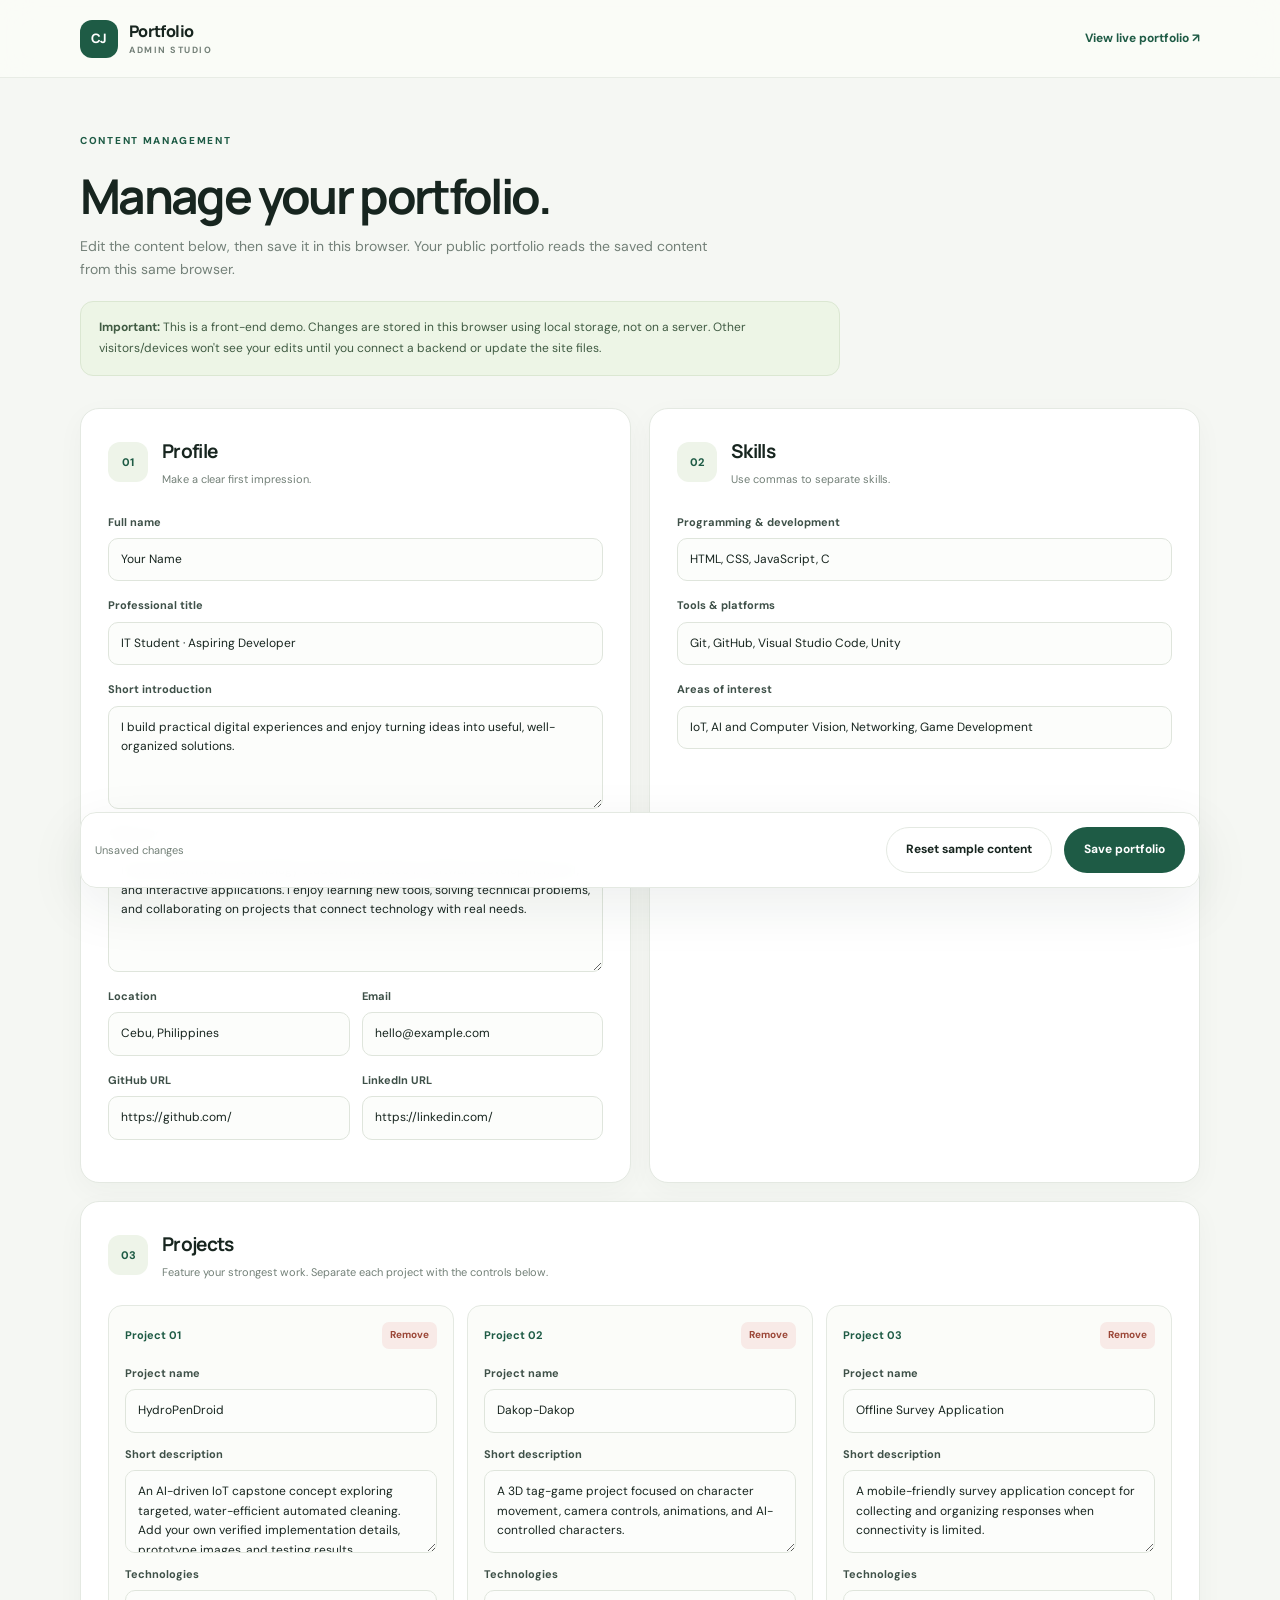
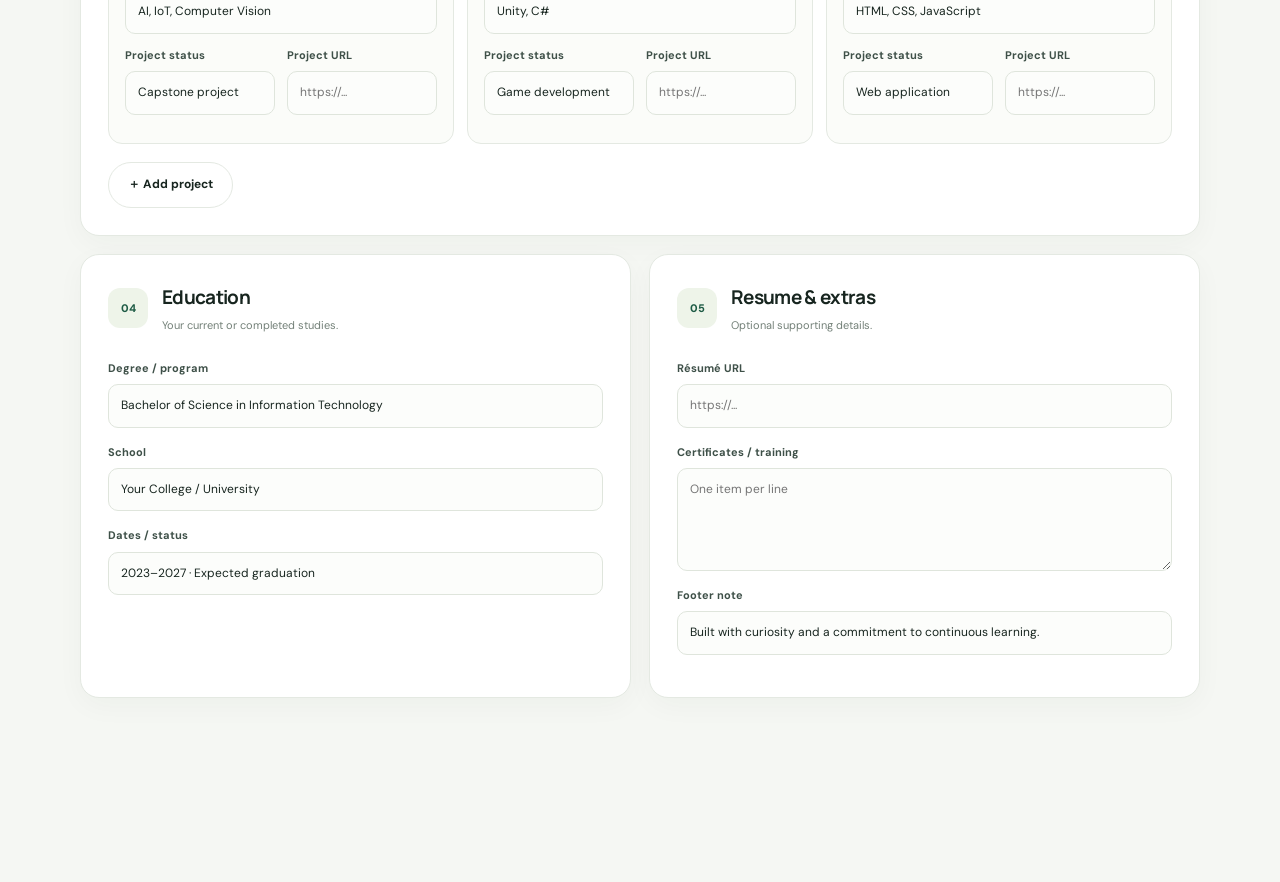
==== admin.html @ 402de5f7 "Add files via upload" ====
<!doctype html>
<html lang="en">
<head>
  <meta charset="utf-8">
  <meta name="viewport" content="width=device-width, initial-scale=1">
  <title>Portfolio Admin</title>
  <link rel="stylesheet" href="style.css">
</head>
<body class="admin-page">
  <header class="topbar">
    <a class="brand" href="index.html"><span class="brand-mark">CJ</span><span>Portfolio<span class="brand-sub">ADMIN STUDIO</span></span></a>
    <a class="text-link" href="index.html" target="_blank" rel="noreferrer">View live portfolio ↗</a>
  </header>

  <main class="admin-layout">
    <section class="admin-heading">
      <p class="eyebrow">CONTENT MANAGEMENT</p>
      <h1>Manage your portfolio.</h1>
      <p class="muted">Edit the content below, then save it in this browser. Your public portfolio reads the saved content from this same browser.</p>
      <div class="notice"><strong>Important:</strong> This is a front-end demo. Changes are stored in this browser using local storage, not on a server. Other visitors/devices won't see your edits until you connect a backend or update the site files.</div>
    </section>

    <form id="portfolioForm" class="editor-grid">
      <section class="panel">
        <div class="panel-heading"><span class="step">01</span><div><h2>Profile</h2><p>Make a clear first impression.</p></div></div>
        <label>Full name<input name="name" required maxlength="80"></label>
        <label>Professional title<input name="role" maxlength="120"></label>
        <label>Short introduction<textarea name="intro" rows="4" maxlength="500"></textarea></label>
        <label>About me<textarea name="about" rows="5" maxlength="1000"></textarea></label>
        <div class="two-col">
          <label>Location<input name="location" maxlength="100"></label>
          <label>Email<input name="email" type="email" maxlength="160"></label>
        </div>
        <div class="two-col">
          <label>GitHub URL<input name="github" type="url" placeholder="https://github.com/username"></label>
          <label>LinkedIn URL<input name="linkedin" type="url" placeholder="https://linkedin.com/in/username"></label>
        </div>
      </section>

      <section class="panel">
        <div class="panel-heading"><span class="step">02</span><div><h2>Skills</h2><p>Use commas to separate skills.</p></div></div>
        <label>Programming & development<input name="skillsDev" placeholder="HTML, CSS, JavaScript, C"></label>
        <label>Tools & platforms<input name="skillsTools" placeholder="Git, GitHub, VS Code, Unity"></label>
        <label>Areas of interest<input name="skillsInterest" placeholder="IoT, AI, Networking, Game Development"></label>
      </section>

      <section class="panel panel-wide">
        <div class="panel-heading"><span class="step">03</span><div><h2>Projects</h2><p>Feature your strongest work. Separate each project with the controls below.</p></div></div>
        <div id="projectsEditor" class="project-editor-list"></div>
        <button type="button" class="button button-secondary" id="addProject">＋ Add project</button>
      </section>

      <section class="panel">
        <div class="panel-heading"><span class="step">04</span><div><h2>Education</h2><p>Your current or completed studies.</p></div></div>
        <label>Degree / program<input name="education" maxlength="180"></label>
        <label>School<input name="school" maxlength="180"></label>
        <label>Dates / status<input name="educationDates" maxlength="100" placeholder="2023–2027 · Expected graduation"></label>
      </section>

      <section class="panel">
        <div class="panel-heading"><span class="step">05</span><div><h2>Resume & extras</h2><p>Optional supporting details.</p></div></div>
        <label>Résumé URL<input name="resume" type="url" placeholder="https://..."></label>
        <label>Certificates / training<textarea name="certificates" rows="4" placeholder="One item per line"></textarea></label>
        <label>Footer note<input name="footer" maxlength="180"></label>
      </section>

      <div class="savebar">
        <span id="saveStatus" class="muted" role="status">Unsaved changes</span>
        <button type="button" class="button button-secondary" id="resetBtn">Reset sample content</button>
        <button type="submit" class="button button-primary">Save portfolio</button>
      </div>
    </form>
  </main>
  <template id="projectTemplate">
    <article class="project-editor">
      <div class="project-editor-head"><strong class="project-number">Project</strong><button type="button" class="remove-project" aria-label="Remove project">Remove</button></div>
      <label>Project name<input data-field="title" required maxlength="100"></label>
      <label>Short description<textarea data-field="description" rows="3" maxlength="500"></textarea></label>
      <label>Technologies<input data-field="tech" placeholder="HTML, CSS, JavaScript"></label>
      <div class="two-col">
        <label>Project status<input data-field="status" placeholder="In progress / Completed"></label>
        <label>Project URL<input data-field="url" type="url" placeholder="https://..."></label>
      </div>
    </article>
  </template>
  <script>
    const KEY = "cj-portfolio-content-v1";
    const defaults = {
      name: "Your Name",
      role: "IT Student · Aspiring Developer",
      intro: "I build practical digital experiences and enjoy turning ideas into useful, well-organized solutions.",
      about: "I am an Information Technology student interested in software development, IoT, and interactive applications. I enjoy learning new tools, solving technical problems, and collaborating on projects that connect technology with real needs.",
      location: "Cebu, Philippines",
      email: "hello@example.com",
      github: "https://github.com/",
      linkedin: "https://linkedin.com/",
      skillsDev: "HTML, CSS, JavaScript, C",
      skillsTools: "Git, GitHub, Visual Studio Code, Unity",
      skillsInterest: "IoT, AI and Computer Vision, Networking, Game Development",
      education: "Bachelor of Science in Information Technology",
      school: "Your College / University",
      educationDates: "2023–2027 · Expected graduation",
      resume: "",
      certificates: "",
      footer: "Built with curiosity and a commitment to continuous learning.",
      projects: [
        { title: "HydroPenDroid", description: "An AI-driven IoT capstone concept exploring targeted, water-efficient automated cleaning. Add your own verified implementation details, prototype images, and testing results.", tech: "AI, IoT, Computer Vision", status: "Capstone project", url: "" },
        { title: "Dakop-Dakop", description: "A 3D tag-game project focused on character movement, camera controls, animations, and AI-controlled characters.", tech: "Unity, C#", status: "Game development", url: "" },
        { title: "Offline Survey Application", description: "A mobile-friendly survey application concept for collecting and organizing responses when connectivity is limited.", tech: "HTML, CSS, JavaScript", status: "Web application", url: "" }
      ]
    };
    const form = document.getElementById("portfolioForm");
    const projectList = document.getElementById("projectsEditor");
    const template = document.getElementById("projectTemplate");
    const status = document.getElementById("saveStatus");
    let current = loadData();

    function loadData() {
      try { return { ...defaults, ...(JSON.parse(localStorage.getItem(KEY) || "{}")) }; }
      catch { return structuredClone(defaults); }
    }
    function addProject(project = {}) {
      const node = template.content.firstElementChild.cloneNode(true);
      node.querySelectorAll("[data-field]").forEach(input => input.value = project[input.dataset.field] || "");
      node.querySelector(".remove-project").addEventListener("click", () => {
        node.remove(); renumberProjects(); status.textContent = "Unsaved changes";
      });
      projectList.appendChild(node);
      renumberProjects();
    }
    function renumberProjects() {
      [...projectList.children].forEach((el, i) => el.querySelector(".project-number").textContent = `Project ${String(i+1).padStart(2,"0")}`);
    }
    function populate(data) {
      for (const [key, value] of Object.entries(data)) {
        if (key === "projects") continue;
        const field = form.elements.namedItem(key);
        if (field) field.value = value ?? "";
      }
      projectList.innerHTML = "";
      (data.projects || []).forEach(addProject);
    }
    function collect() {
      const data = {};
      ["name","role","intro","about","location","email","github","linkedin","skillsDev","skillsTools","skillsInterest","education","school","educationDates","resume","certificates","footer"].forEach(k => data[k] = form.elements.namedItem(k).value.trim());
      data.projects = [...projectList.children].map(el => {
        const p = {};
        el.querySelectorAll("[data-field]").forEach(input => p[input.dataset.field] = input.value.trim());
        return p;
      }).filter(p => p.title);
      return data;
    }
    form.addEventListener("input", () => status.textContent = "Unsaved changes");
    form.addEventListener("submit", event => {
      event.preventDefault();
      current = collect();
      localStorage.setItem(KEY, JSON.stringify(current));
      status.textContent = "Saved in this browser ✓";
    });
    document.getElementById("addProject").addEventListener("click", () => addProject({title:"New project"}));
    document.getElementById("resetBtn").addEventListener("click", () => {
      if (!confirm("Reset all fields to the sample content? This replaces the saved content in this browser.")) return;
      current = structuredClone(defaults);
      localStorage.setItem(KEY, JSON.stringify(current));
      populate(current);
      status.textContent = "Sample content restored";
    });
    populate(current);
  </script>
</body>
</html>
---- style.css ----
@import url('https://fonts.googleapis.com/css2?family=DM+Sans:wght@400;500;600;700&family=Manrope:wght@400;500;600;700;800&display=swap');

:root {
  --ink: #17251f;
  --ink-soft: #3e5048;
  --muted: #738078;
  --paper: #fbfcf8;
  --surface: #ffffff;
  --line: #e4e9e2;
  --green: #1e5b45;
  --green-dark: #164332;
  --lime: #d8f078;
  --mint: #eef4e9;
  --shadow: 0 18px 55px rgba(24, 48, 36, .08);
  --radius: 22px;
}
* { box-sizing: border-box; }
html { scroll-behavior: smooth; scroll-padding-top: 90px; }
body { margin: 0; color: var(--ink); background: var(--paper); font-family: "DM Sans", sans-serif; line-height: 1.65; }
a { color: inherit; text-decoration: none; }
button, input, textarea { font: inherit; }
button, a { -webkit-tap-highlight-color: transparent; }
.container { width: min(1120px, calc(100% - 48px)); margin: 0 auto; }
.site-header, .topbar { position: sticky; top: 0; z-index: 20; background: rgba(251,252,248,.9); border-bottom: 1px solid rgba(228,233,226,.8); backdrop-filter: blur(16px); }
.nav, .topbar { min-height: 78px; display: flex; align-items: center; justify-content: space-between; gap: 24px; }
.brand { display: inline-flex; align-items: center; gap: 11px; font-family: "Manrope", sans-serif; font-weight: 800; letter-spacing: -.04em; line-height: 1.2; }
.brand-mark { width: 38px; height: 38px; display: grid; place-items: center; border-radius: 12px; background: var(--green); color: white; font-size: 13px; letter-spacing: -.02em; }
.brand-sub { display: block; margin-top: 4px; font-family: "DM Sans",sans-serif; font-size: 9px; letter-spacing: .17em; color: var(--muted); font-weight: 700; }
.nav-links { display: flex; align-items: center; gap: 30px; color: var(--ink-soft); font-size: 13px; font-weight: 600; }
.nav-links a:not(.nav-cta):hover, .text-link:hover { color: var(--green); }
.nav-cta { padding: 11px 16px; border: 1px solid var(--line); border-radius: 999px; color: var(--ink); }
.menu-toggle { display: none; border: 0; background: transparent; color: var(--ink); font-size: 24px; cursor: pointer; }
.hero { display: grid; grid-template-columns: 1.06fr .94fr; align-items: center; gap: 54px; min-height: 610px; padding-top: 60px; padding-bottom: 72px; }
.eyebrow { margin: 0 0 18px; color: var(--green); font-size: 10px; font-weight: 800; letter-spacing: .17em; }
.status-dot { display: inline-block; width: 7px; height: 7px; margin-right: 8px; border-radius: 50%; background: #7fae4c; box-shadow: 0 0 0 4px #e9f3dc; }
h1, h2, h3, p { margin-top: 0; }
h1, h2, h3 { font-family: "Manrope", sans-serif; letter-spacing: -.055em; }
.hero h1 { max-width: 640px; margin-bottom: 22px; font-size: clamp(44px, 5.3vw, 68px); line-height: 1.08; font-weight: 800; }
.hero h1 span { color: var(--green); }
.hero-intro { max-width: 520px; margin-bottom: 28px; color: var(--muted); font-size: 16px; line-height: 1.85; }
.hero-actions { display: flex; flex-wrap: wrap; gap: 12px; }
.button { display: inline-flex; justify-content: center; align-items: center; gap: 12px; min-height: 46px; padding: 12px 19px; border: 1px solid transparent; border-radius: 999px; font-size: 12px; font-weight: 700; cursor: pointer; transition: transform .2s, background .2s, border-color .2s; }
.button:hover { transform: translateY(-2px); }
.button-primary { background: var(--green); color: #fff; }
.button-primary:hover { background: var(--green-dark); }
.button-secondary { border-color: var(--line); background: white; color: var(--ink); }
.button-secondary:hover { border-color: #b9c8bc; }
.hero-meta { display: flex; flex-wrap: wrap; gap: 10px; align-items: center; margin-top: 34px; color: var(--muted); font-size: 11px; font-weight: 600; }
.meta-separator { color: #b8c0b8; }
.hero-art { position: relative; min-height: 420px; display: grid; place-items: center; overflow: hidden; border-radius: 34px; background: #eaf0e4; isolation: isolate; }
.hero-art::before { position: absolute; z-index: -1; top: -75px; right: -55px; width: 260px; height: 260px; border-radius: 50%; background: #d8e7cd; content: ""; }
.hero-art::after { position: absolute; z-index: -1; bottom: -120px; left: -50px; width: 300px; height: 300px; border-radius: 50%; background: #d7e5d5; content: ""; }
.art-orbit { position: absolute; width: 290px; height: 290px; border: 1px solid rgba(30,91,69,.17); border-radius: 50%; }
.orbit-two { width: 380px; height: 380px; }
.art-card-main { position: relative; width: 230px; height: 250px; padding: 28px; border: 1px solid rgba(255,255,255,.8); border-radius: 24px; background: rgba(255,255,255,.86); box-shadow: 0 25px 70px rgba(36,74,51,.13); transform: rotate(-5deg); }
.code-mark { display: grid; place-items: center; width: 70px; height: 70px; margin-bottom: 30px; border-radius: 20px; background: var(--green); color: var(--lime); font-family: monospace; font-size: 22px; font-weight: 700; }
.art-lines { display: grid; gap: 8px; }
.art-lines i { display: block; height: 7px; border-radius: 99px; background: #dfe7dc; }
.art-lines i:nth-child(1) { width: 100%; background: #a9c5ad; }
.art-lines i:nth-child(2) { width: 78%; }
.art-lines i:nth-child(3) { width: 56%; }
.art-label { display: block; margin-top: 20px; color: var(--muted); font-size: 8px; letter-spacing: .13em; font-weight: 800; }
.art-float { position: absolute; display: flex; align-items: center; gap: 9px; padding: 12px 15px; border: 1px solid rgba(255,255,255,.8); border-radius: 14px; background: rgba(255,255,255,.9); box-shadow: 0 12px 32px rgba(36,74,51,.08); font-size: 11px; font-weight: 700; }
.float-top { top: 72px; right: 22px; }
.float-bottom { bottom: 70px; left: 20px; }
.float-icon { display: grid; place-items: center; width: 26px; height: 26px; border-radius: 8px; background: var(--lime); color: var(--green); font-size: 16px; }
.art-spark { position: absolute; color: var(--green); }
.spark-one { top: 90px; left: 60px; font-size: 22px; }
.spark-two { right: 66px; bottom: 55px; font-size: 30px; }
.intro-strip { border-top: 1px solid var(--line); border-bottom: 1px solid var(--line); background: #f3f6ef; }
.strip-inner { min-height: 92px; display: flex; align-items: center; gap: 26px; }
.strip-label { flex: 0 0 auto; color: var(--green); font-size: 9px; letter-spacing: .15em; font-weight: 800; }
.strip-inner p { flex: 1; margin: 0; color: var(--ink-soft); font-size: 13px; }
.inline-link { flex: 0 0 auto; color: var(--green); font-size: 12px; font-weight: 800; }
.section { padding-top: 104px; padding-bottom: 104px; }
.section-heading { margin-bottom: 45px; }
.section-heading .eyebrow { margin-bottom: 12px; }
.section-heading h2, .contact-layout h2 { margin-bottom: 13px; font-size: clamp(34px,4vw,46px); line-height: 1.15; }
.accent-dot { color: #8cac57; }
.section-desc { max-width: 530px; margin: 0; color: var(--muted); font-size: 14px; }
.about-layout { display: grid; grid-template-columns: .9fr 1.1fr; gap: 85px; }
.about-lead { margin: 0; font-family: "Manrope",sans-serif; font-size: 26px; line-height: 1.45; font-weight: 700; letter-spacing: -.04em; }
.about-detail > p { max-width: 570px; color: var(--muted); font-size: 14px; line-height: 1.95; }
.about-facts { display: flex; flex-wrap: wrap; gap: 50px; margin-top: 32px; padding-top: 24px; border-top: 1px solid var(--line); }
.about-facts div { display: grid; gap: 7px; }
.fact-label { color: var(--muted); font-size: 9px; letter-spacing: .13em; font-weight: 800; }
.about-facts strong { font-size: 12px; }
.skills-section { background: #f1f5ed; }
.skills-grid { display: grid; grid-template-columns: repeat(3,1fr); gap: 17px; }
.skill-card { min-height: 215px; padding: 28px; border: 1px solid #e1e8dc; border-radius: var(--radius); background: rgba(255,255,255,.76); }
.skill-icon { display: grid; place-items: center; width: 40px; height: 40px; margin-bottom: 23px; border-radius: 12px; background: var(--mint); color: var(--green); font-size: 20px; }
.skill-card h3 { margin-bottom: 16px; font-size: 17px; letter-spacing: -.03em; }
.skill-tags { display: flex; flex-wrap: wrap; gap: 7px; }
.skill-tag { display: inline-flex; padding: 6px 9px; border: 1px solid var(--line); border-radius: 7px; background: white; color: var(--ink-soft); font-size: 10px; font-weight: 600; }
.section-heading-row { display: flex; align-items: end; justify-content: space-between; gap: 20px; }
.project-count { padding: 8px 12px; border: 1px solid var(--line); border-radius: 999px; color: var(--muted); font-size: 9px; font-weight: 800; letter-spacing: .1em; white-space: nowrap; }
.projects-grid { display: grid; grid-template-columns: repeat(3,1fr); align-items: stretch; gap: 18px; }
.project-card { overflow: hidden; border: 1px solid var(--line); border-radius: var(--radius); background: white; transition: transform .2s, box-shadow .2s; }
.project-card:hover { transform: translateY(-5px); box-shadow: var(--shadow); }
.project-visual { position: relative; min-height: 190px; display: flex; align-items: center; justify-content: center; overflow: hidden; background: #e6efe2; }
.project-visual::before, .project-visual::after { position: absolute; border: 1px solid rgba(30,91,69,.17); border-radius: 50%; content: ""; }
.project-visual::before { width: 180px; height: 180px; }
.project-visual::after { width: 260px; height: 260px; }
.visual-1 { background: #e9e8f3; }
.visual-1::before, .visual-1::after { border-color: rgba(65,57,117,.18); }
.visual-2 { background: #f4eadc; }
.visual-2::before, .visual-2::after { border-color: rgba(126,83,34,.16); }
.visual-3 { background: #e1edf0; }
.project-index, .project-status { position: absolute; z-index: 1; top: 17px; color: var(--ink-soft); font-size: 9px; font-weight: 800; letter-spacing: .1em; }
.project-index { left: 18px; }
.project-status { right: 15px; max-width: 55%; padding: 5px 8px; border: 1px solid rgba(255,255,255,.8); border-radius: 99px; background: rgba(255,255,255,.65); text-align: right; }
.project-symbol { position: relative; z-index: 1; display: grid; place-items: center; width: 82px; height: 82px; border: 1px solid rgba(255,255,255,.85); border-radius: 25px; background: rgba(255,255,255,.75); color: var(--green); font-size: 36px; box-shadow: 0 12px 32px rgba(24,48,36,.08); }
.visual-1 .project-symbol { color: #4b467e; }
.visual-2 .project-symbol { color: #95652b; }
.visual-3 .project-symbol { color: #28616c; }
.project-body { padding: 23px; }
.project-body h3 { margin-bottom: 10px; font-size: 20px; }
.project-body > p { min-height: 105px; margin-bottom: 18px; color: var(--muted); font-size: 12px; line-height: 1.85; }
.project-tech { display: flex; flex-wrap: wrap; gap: 7px; padding-top: 15px; border-top: 1px solid #eef0eb; }
.project-tech span { color: var(--green); font-size: 10px; font-weight: 700; }
.project-link { display: inline-block; margin-top: 16px; color: var(--green); font-size: 11px; font-weight: 800; }
.education-section { background: #f1f5ed; }
.education-layout { display: grid; grid-template-columns: .65fr 1.35fr; gap: 24px 70px; }
.education-layout .section-heading { margin-bottom: 0; }
.education-card { display: flex; align-items: center; gap: 19px; padding: 27px; border: 1px solid #e0e8dc; border-radius: var(--radius); background: white; }
.education-icon { flex: 0 0 auto; display: grid; place-items: center; width: 48px; height: 48px; border-radius: 15px; background: var(--mint); color: var(--green); font-size: 22px; }
.education-date { margin-bottom: 5px; color: var(--green); font-size: 9px; letter-spacing: .12em; font-weight: 800; }
.education-card h3 { margin-bottom: 4px; font-size: 17px; }
.education-card p:last-child { margin: 0; color: var(--muted); font-size: 12px; }
.education-arrow { align-self: flex-start; margin-left: auto; color: var(--muted); }
.extras { grid-column: 2; padding: 5px 0 0 5px; }
.extras h3 { font-size: 14px; }
.extras ul { margin: 0; padding-left: 20px; color: var(--muted); font-size: 12px; }
.contact-section { padding: 94px 0; background: var(--green-dark); color: white; }
.contact-layout { display: grid; grid-template-columns: 1fr .8fr; align-items: center; gap: 80px; }
.contact-layout .eyebrow { color: var(--lime); }
.contact-layout h2 { font-size: clamp(40px,5vw,58px); }
.contact-copy { max-width: 390px; margin: 0; color: #c1d2c7; font-size: 13px; line-height: 1.9; }
.contact-card { padding: 29px; border: 1px solid rgba(255,255,255,.18); border-radius: var(--radius); background: rgba(255,255,255,.06); }
.contact-card-label { display: block; margin-bottom: 15px; color: #b9d2c0; font-size: 9px; letter-spacing: .16em; font-weight: 800; }
.contact-email { display: inline-block; max-width: 100%; overflow-wrap: anywhere; margin-bottom: 27px; font-family: "Manrope",sans-serif; font-size: clamp(17px,2vw,23px); font-weight: 700; letter-spacing: -.04em; }
.contact-links { display: flex; flex-wrap: wrap; gap: 20px; padding-top: 19px; border-top: 1px solid rgba(255,255,255,.16); }
.contact-links a { color: #d9e7dc; font-size: 11px; font-weight: 700; }
.contact-links a:hover { color: var(--lime); }
.site-footer { background: #123829; color: #d1dfd5; }
.footer-inner { min-height: 85px; display: flex; align-items: center; justify-content: space-between; gap: 20px; }
.footer-brand { color: white; font-size: 13px; }
.footer-brand .brand-mark { background: rgba(255,255,255,.12); color: var(--lime); }
.footer-inner p, .footer-inner > span { margin: 0; color: #a9c1b1; font-size: 10px; }

/* Admin page */
.admin-page { min-height: 100vh; background: #f5f7f3; }
.topbar { position: relative; padding: 0 max(24px, calc((100vw - 1120px)/2)); }
.text-link { color: var(--green); font-size: 12px; font-weight: 700; }
.admin-layout { width: min(1120px, calc(100% - 40px)); margin: 0 auto; padding: 55px 0 90px; }
.admin-heading { max-width: 760px; margin-bottom: 32px; }
.admin-heading h1 { margin-bottom: 12px; font-size: clamp(34px,4vw,48px); line-height: 1.15; }
.admin-heading > p:not(.eyebrow) { max-width: 650px; color: var(--muted); font-size: 14px; }
.notice { margin-top: 20px; padding: 15px 18px; border: 1px solid #dbe7d2; border-radius: 13px; background: #edf5e6; color: #405b43; font-size: 12px; line-height: 1.8; }
.editor-grid { display: grid; grid-template-columns: 1fr 1fr; gap: 18px; }
.panel { min-width: 0; padding: 27px; border: 1px solid var(--line); border-radius: 19px; background: white; box-shadow: 0 8px 28px rgba(24,48,36,.035); }
.panel-wide { grid-column: 1 / -1; }
.panel-heading { display: flex; align-items: center; gap: 14px; margin-bottom: 24px; }
.panel-heading h2 { margin: 0 0 3px; font-size: 19px; letter-spacing: -.035em; }
.panel-heading p { margin: 0; color: var(--muted); font-size: 11px; }
.step { display: grid; place-items: center; flex: 0 0 auto; width: 40px; height: 40px; border-radius: 12px; background: var(--mint); color: var(--green); font-size: 11px; font-weight: 800; }
.panel label { display: grid; gap: 7px; margin-bottom: 15px; color: var(--ink-soft); font-size: 11px; font-weight: 700; }
.panel input, .panel textarea { width: 100%; min-width: 0; padding: 11px 12px; border: 1px solid #dfe5dc; border-radius: 10px; outline: none; background: #fcfdfb; color: var(--ink); font-size: 12px; font-weight: 400; resize: vertical; }
.panel input:focus, .panel textarea:focus { border-color: #8aac92; box-shadow: 0 0 0 3px rgba(30,91,69,.08); }
.two-col { display: grid; grid-template-columns: 1fr 1fr; gap: 12px; }
.project-editor-list { display: grid; grid-template-columns: repeat(3,1fr); gap: 13px; margin-bottom: 18px; }
.project-editor { min-width: 0; padding: 16px; border: 1px solid var(--line); border-radius: 14px; background: #fbfcf9; }
.project-editor-head { display: flex; align-items: center; justify-content: space-between; gap: 8px; margin-bottom: 15px; color: var(--green); font-size: 11px; }
.remove-project { padding: 5px 8px; border: 0; border-radius: 7px; background: #f8eae7; color: #9b4637; font-size: 10px; font-weight: 700; cursor: pointer; }
.project-editor label { margin-bottom: 12px; }
.savebar { position: sticky; bottom: 12px; z-index: 5; grid-column: 1 / -1; display: flex; align-items: center; justify-content: flex-end; gap: 12px; padding: 14px; border: 1px solid var(--line); border-radius: 16px; background: rgba(255,255,255,.94); box-shadow: var(--shadow); backdrop-filter: blur(10px); }
.savebar .muted { margin-right: auto; font-size: 11px; }
.muted { color: var(--muted); }

@media (max-width: 850px) {
  .hero { gap: 30px; min-height: 560px; }
  .hero-art { min-height: 360px; }
  .about-layout { gap: 40px; }
  .projects-grid { grid-template-columns: repeat(2,1fr); }
  .project-editor-list { grid-template-columns: repeat(2,1fr); }
  .education-layout { grid-template-columns: 1fr; gap: 24px; }
  .extras { grid-column: 1; }
  .contact-layout { gap: 35px; }
}
@media (max-width: 640px) {
  .container { width: min(100% - 32px, 1120px); }
  .nav, .topbar { min-height: 68px; }
  .menu-toggle { display: block; }
  .nav-links { position: absolute; top: 67px; left: 0; right: 0; display: none; align-items: stretch; gap: 0; padding: 10px 20px 18px; border-bottom: 1px solid var(--line); background: var(--paper); }
  .nav-links.is-open { display: flex; flex-direction: column; }
  .nav-links a { padding: 12px 5px; }
  .nav-cta { text-align: center; }
  .hero { grid-template-columns: 1fr; gap: 32px; padding-top: 54px; padding-bottom: 48px; }
  .hero h1 { font-size: clamp(42px,12vw,58px); }
  .hero-intro { font-size: 14px; }
  .hero-art { min-height: 330px; }
  .art-card-main { transform: scale(.9) rotate(-5deg); }
  .float-top { top: 35px; right: 10px; }
  .float-bottom { bottom: 32px; left: 10px; }
  .strip-inner { align-items: flex-start; flex-direction: column; gap: 8px; padding-top: 22px; padding-bottom: 22px; }
  .strip-inner p { font-size: 12px; }
  .section { padding-top: 70px; padding-bottom: 70px; }
  .about-layout { grid-template-columns: 1fr; gap: 22px; }
  .about-lead { font-size: 23px; }
  .skills-grid, .projects-grid { grid-template-columns: 1fr; }
  .skill-card { min-height: 0; }
  .section-heading-row { align-items: flex-start; flex-direction: column; }
  .project-body > p { min-height: 0; }
  .project-visual { min-height: 175px; }
  .education-card { align-items: flex-start; padding: 20px; }
  .contact-section { padding: 70px 0; }
  .contact-layout { grid-template-columns: 1fr; gap: 30px; }
  .footer-inner { align-items: flex-start; flex-wrap: wrap; padding-top: 23px; padding-bottom: 23px; }
  .footer-inner p { order: 3; flex-basis: 100%; }
  .admin-layout { width: calc(100% - 28px); padding-top: 38px; }
  .topbar { padding-left: 14px; padding-right: 14px; }
  .editor-grid { grid-template-columns: 1fr; }
  .panel-wide { grid-column: auto; }
  .panel { padding: 20px; }
  .project-editor-list { grid-template-columns: 1fr; }
  .savebar { flex-wrap: wrap; }
  .savebar .muted { flex-basis: 100%; }
  .savebar .button { flex: 1; padding: 10px; font-size: 10px; }
}
@media (prefers-reduced-motion: reduce) {
  html { scroll-behavior: auto; }
  *, *::before, *::after { transition-duration: .01ms !important; animation-duration: .01ms !important; }
}
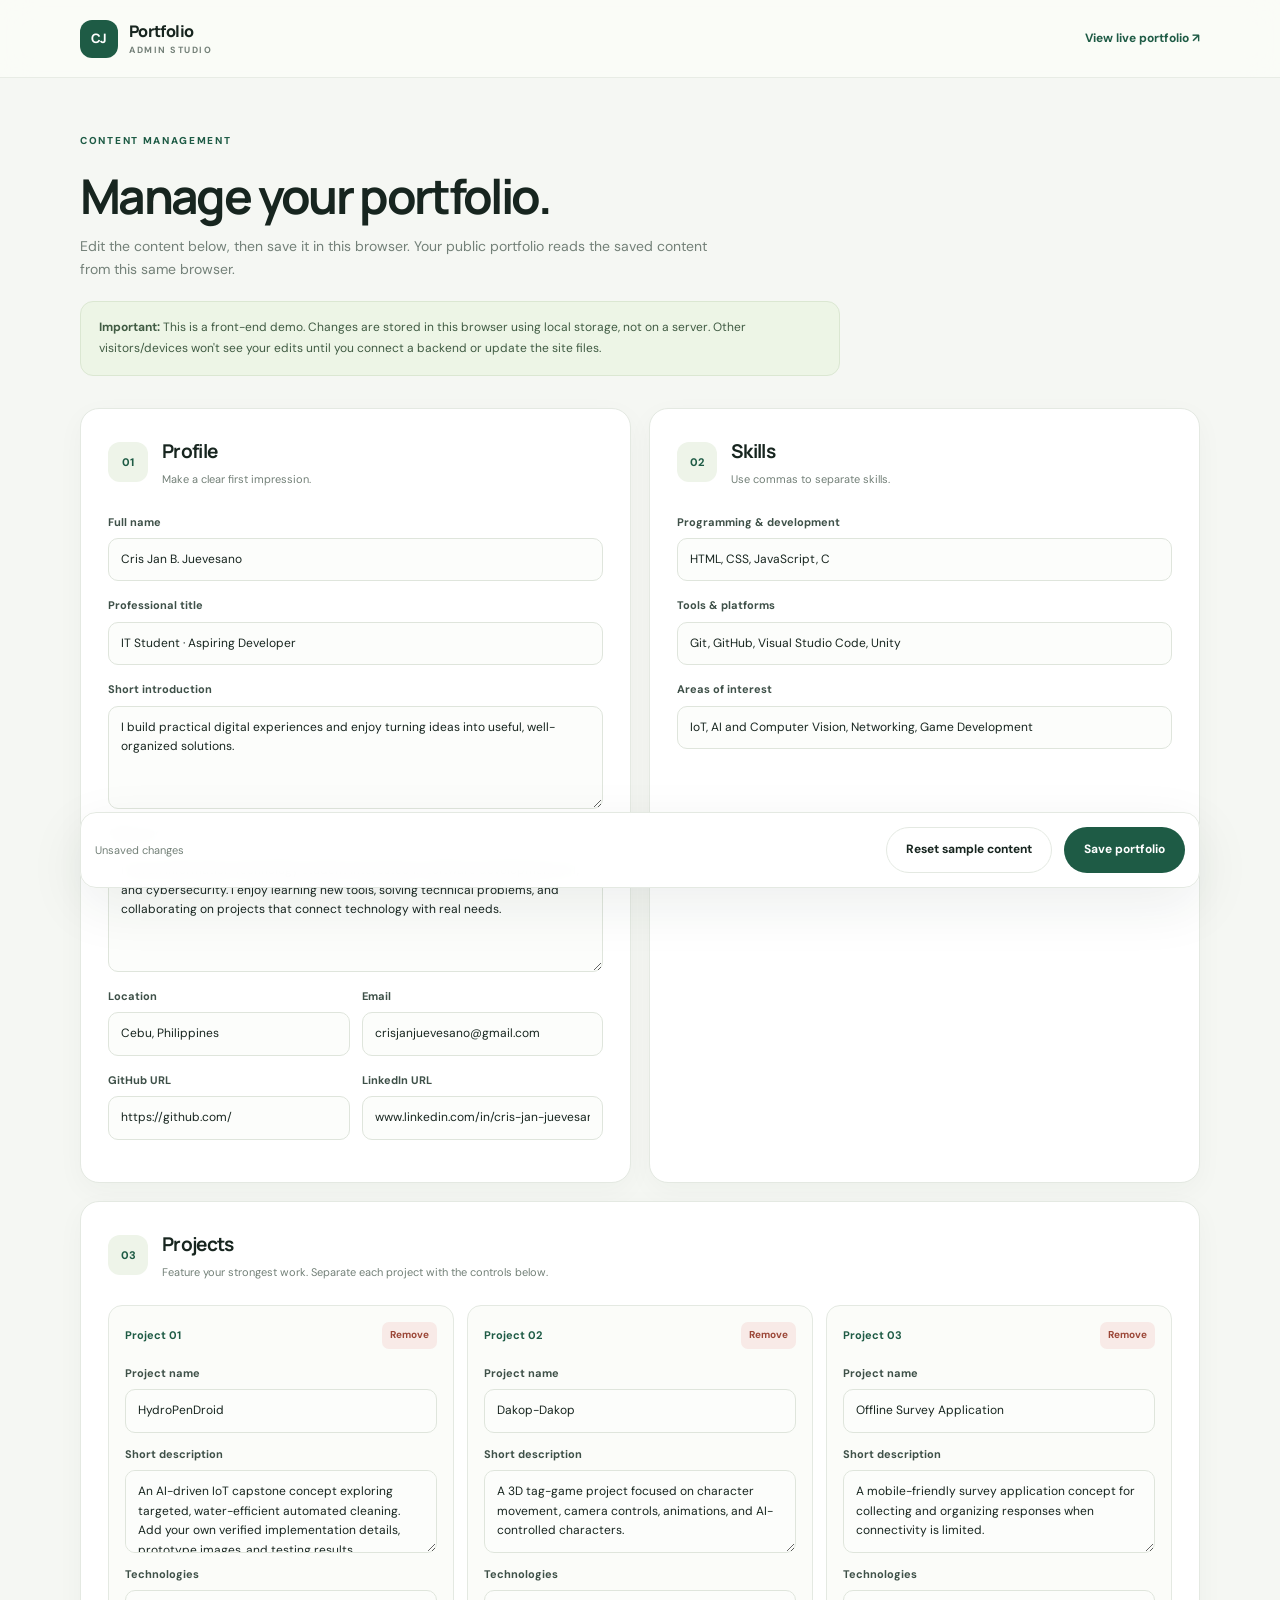
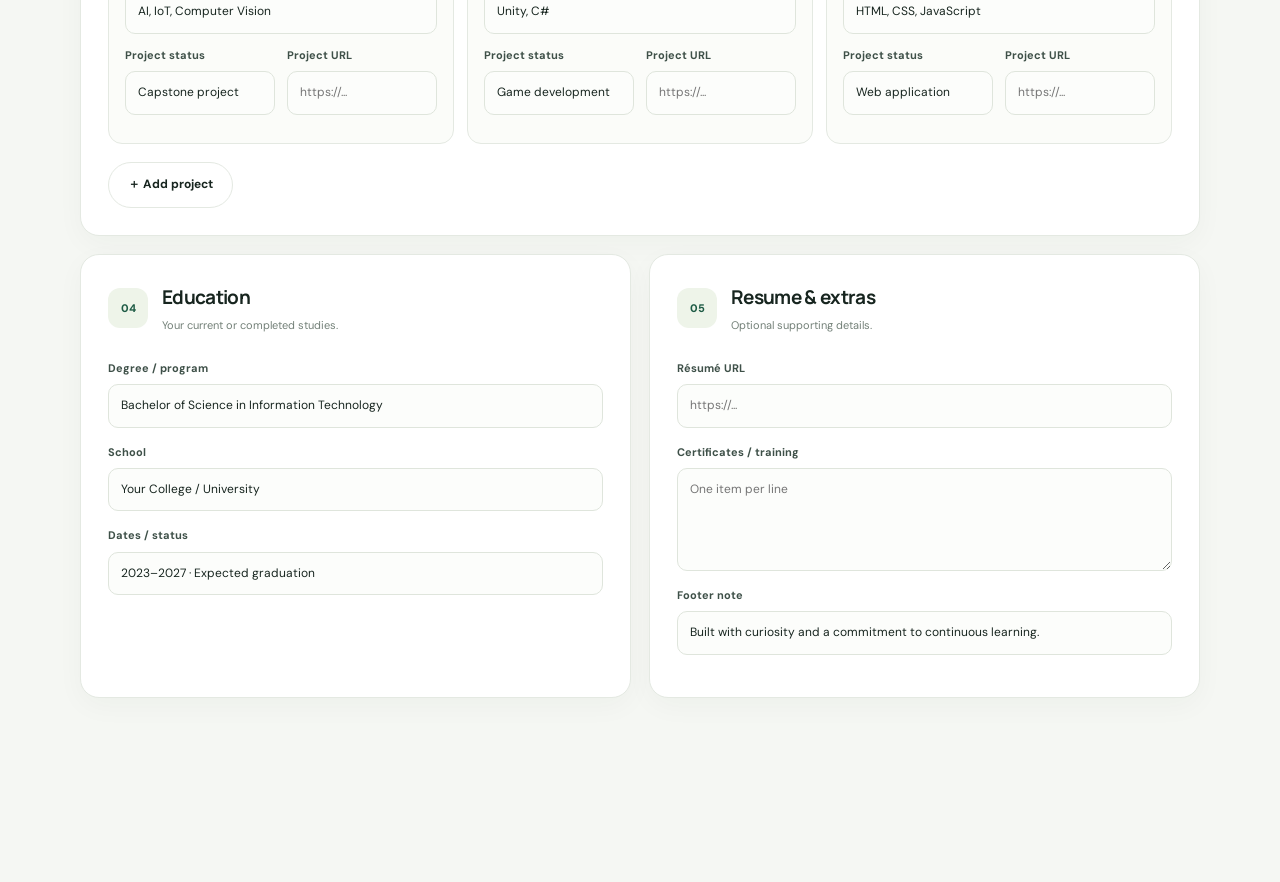
==== commit 25573ef5: "Update personal details in admin.html Updated personal information in admin.html including name, abo" ====
--- a/admin.html
+++ b/admin.html
@@ -86,14 +86,14 @@
   <script>
     const KEY = "cj-portfolio-content-v1";
     const defaults = {
-      name: "Your Name",
+      name: "Cris Jan B. Juevesano",
       role: "IT Student · Aspiring Developer",
       intro: "I build practical digital experiences and enjoy turning ideas into useful, well-organized solutions.",
-      about: "I am an Information Technology student interested in software development, IoT, and interactive applications. I enjoy learning new tools, solving technical problems, and collaborating on projects that connect technology with real needs.",
+      about: "I am an Information Technology student interested in software development, IoT, and cybersecurity. I enjoy learning new tools, solving technical problems, and collaborating on projects that connect technology with real needs.",
       location: "Cebu, Philippines",
-      email: "hello@example.com",
+      email: "crisjanjuevesano@gmail.com",
       github: "https://github.com/",
-      linkedin: "https://linkedin.com/",
+      linkedin: "www.linkedin.com/in/cris-jan-juevesano-243a9a340",
       skillsDev: "HTML, CSS, JavaScript, C",
       skillsTools: "Git, GitHub, Visual Studio Code, Unity",
       skillsInterest: "IoT, AI and Computer Vision, Networking, Game Development",
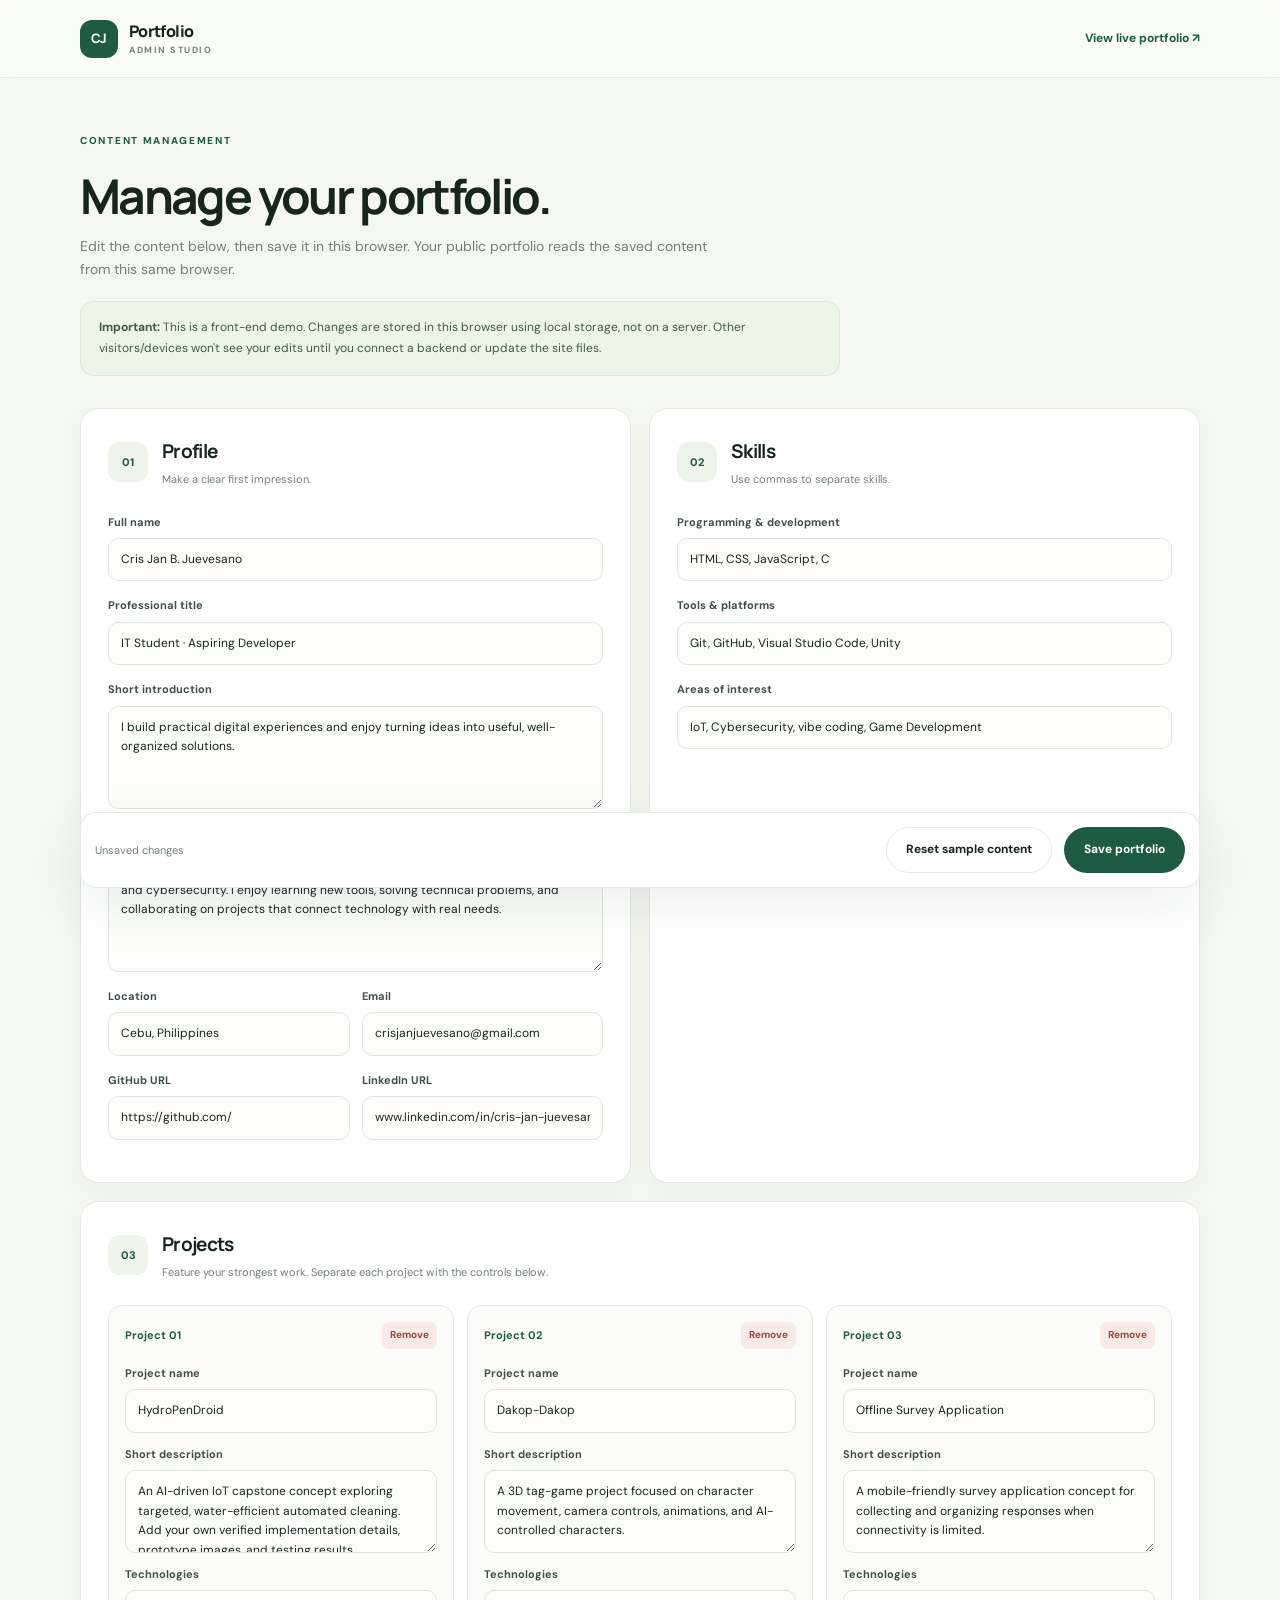
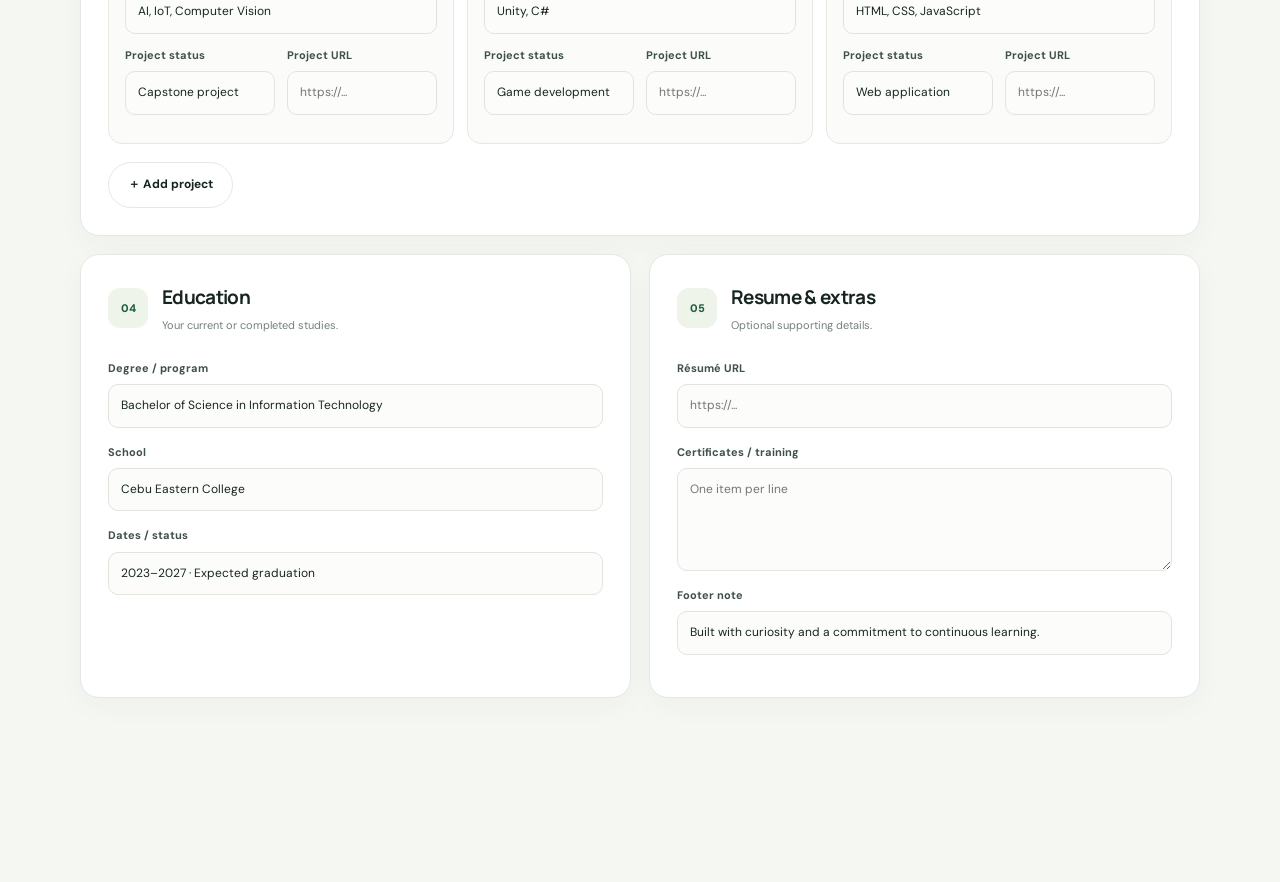
==== commit 2e37e033: "Update skills and education information in admin.html" ====
--- a/admin.html
+++ b/admin.html
@@ -96,9 +96,9 @@
       linkedin: "www.linkedin.com/in/cris-jan-juevesano-243a9a340",
       skillsDev: "HTML, CSS, JavaScript, C",
       skillsTools: "Git, GitHub, Visual Studio Code, Unity",
-      skillsInterest: "IoT, AI and Computer Vision, Networking, Game Development",
+      skillsInterest: "IoT, Cybersecurity, vibe coding, Game Development",
       education: "Bachelor of Science in Information Technology",
-      school: "Your College / University",
+      school: "Cebu Eastern College",
       educationDates: "2023–2027 · Expected graduation",
       resume: "",
       certificates: "",
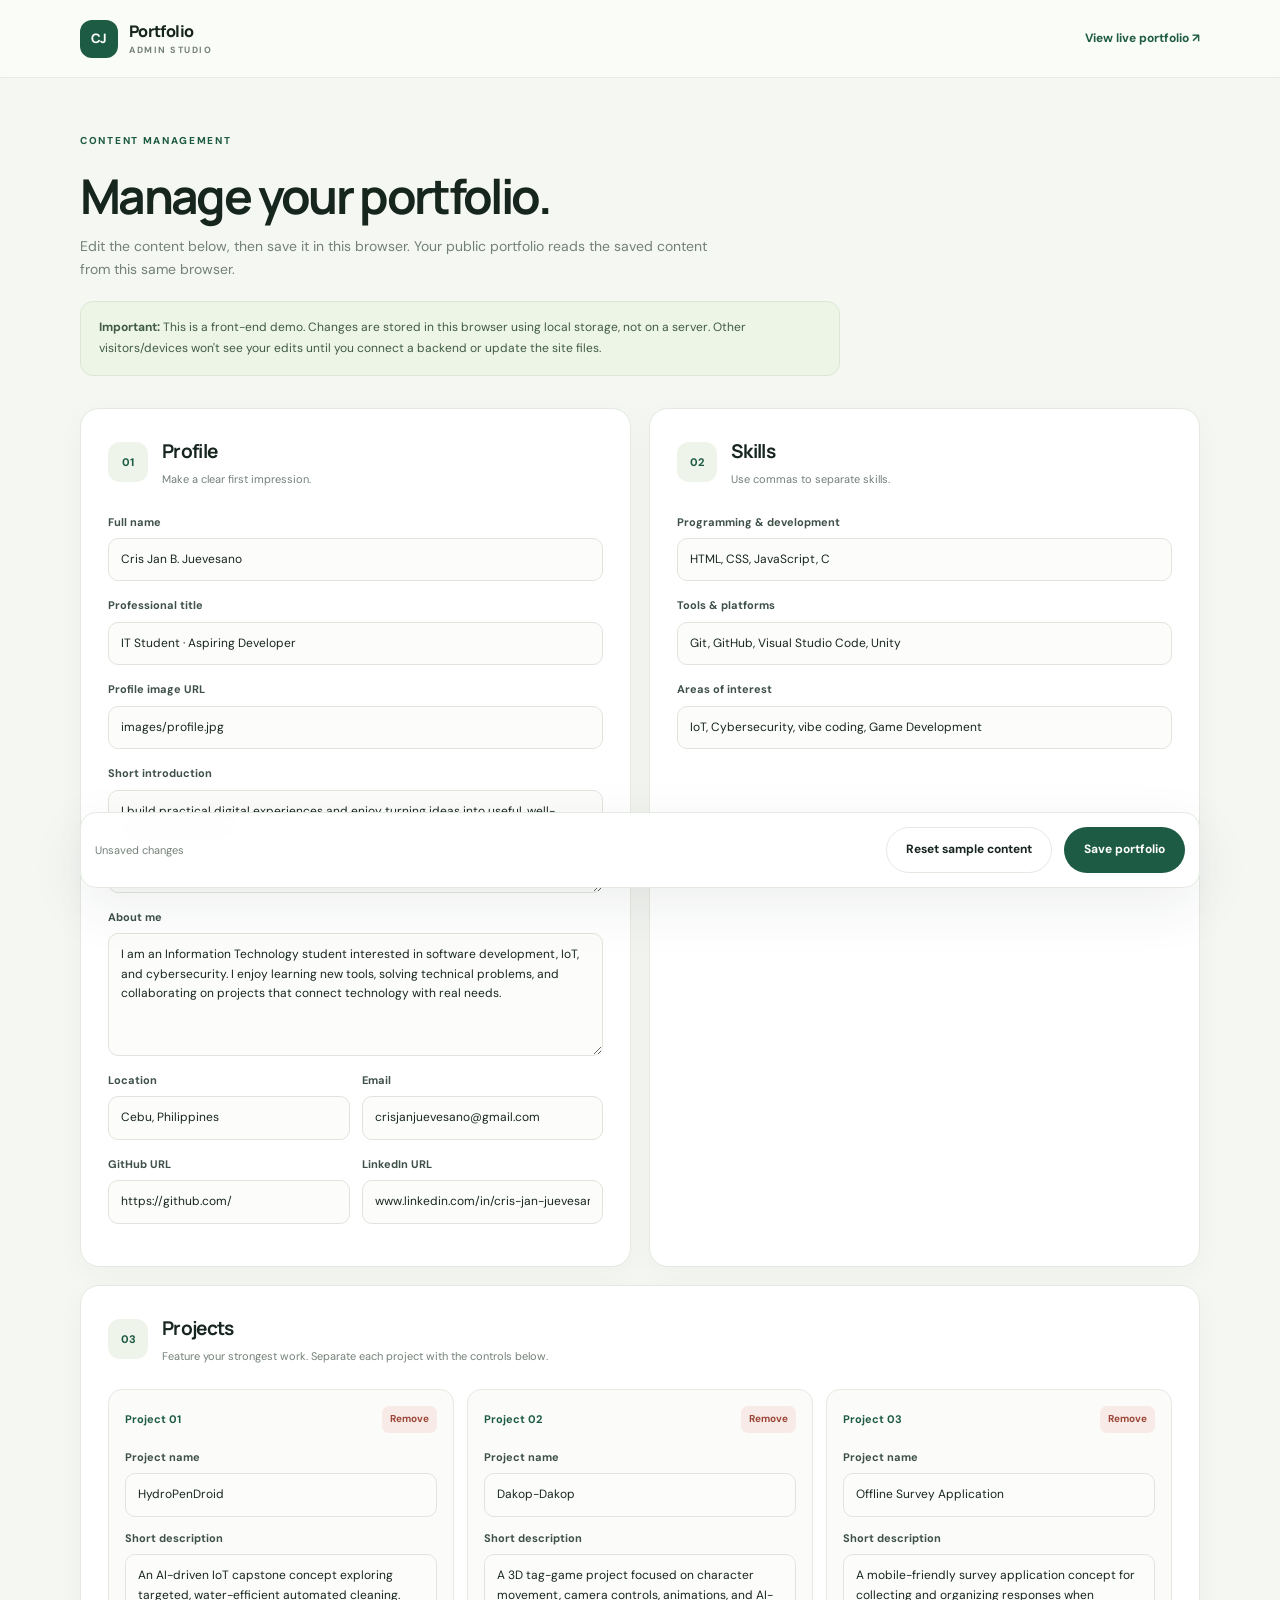
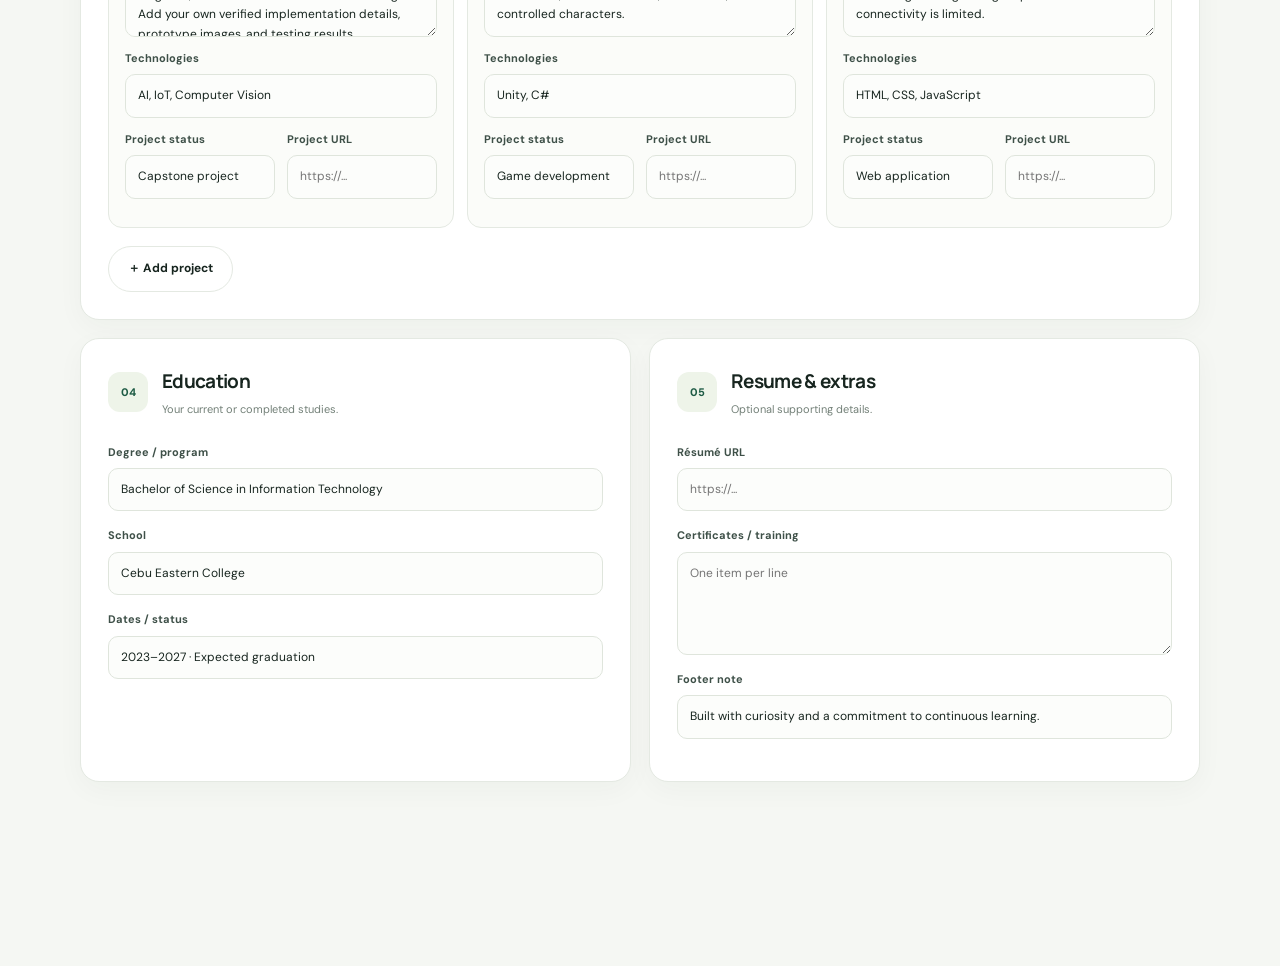
==== commit 9b64b16b: "Add profile image URL input and external script Added a profile image URL input field and replaced i" ====
--- a/admin.html
+++ b/admin.html
@@ -25,6 +25,7 @@
         <div class="panel-heading"><span class="step">01</span><div><h2>Profile</h2><p>Make a clear first impression.</p></div></div>
         <label>Full name<input name="name" required maxlength="80"></label>
         <label>Professional title<input name="role" maxlength="120"></label>
+        <label>Profile image URL<input name="profileImage" type="url" placeholder="https://example.com/profile.jpg"></label>
         <label>Short introduction<textarea name="intro" rows="4" maxlength="500"></textarea></label>
         <label>About me<textarea name="about" rows="5" maxlength="1000"></textarea></label>
         <div class="two-col">
@@ -83,89 +84,7 @@
       </div>
     </article>
   </template>
-  <script>
-    const KEY = "cj-portfolio-content-v1";
-    const defaults = {
-      name: "Cris Jan B. Juevesano",
-      role: "IT Student · Aspiring Developer",
-      intro: "I build practical digital experiences and enjoy turning ideas into useful, well-organized solutions.",
-      about: "I am an Information Technology student interested in software development, IoT, and cybersecurity. I enjoy learning new tools, solving technical problems, and collaborating on projects that connect technology with real needs.",
-      location: "Cebu, Philippines",
-      email: "crisjanjuevesano@gmail.com",
-      github: "https://github.com/",
-      linkedin: "www.linkedin.com/in/cris-jan-juevesano-243a9a340",
-      skillsDev: "HTML, CSS, JavaScript, C",
-      skillsTools: "Git, GitHub, Visual Studio Code, Unity",
-      skillsInterest: "IoT, Cybersecurity, vibe coding, Game Development",
-      education: "Bachelor of Science in Information Technology",
-      school: "Cebu Eastern College",
-      educationDates: "2023–2027 · Expected graduation",
-      resume: "",
-      certificates: "",
-      footer: "Built with curiosity and a commitment to continuous learning.",
-      projects: [
-        { title: "HydroPenDroid", description: "An AI-driven IoT capstone concept exploring targeted, water-efficient automated cleaning. Add your own verified implementation details, prototype images, and testing results.", tech: "AI, IoT, Computer Vision", status: "Capstone project", url: "" },
-        { title: "Dakop-Dakop", description: "A 3D tag-game project focused on character movement, camera controls, animations, and AI-controlled characters.", tech: "Unity, C#", status: "Game development", url: "" },
-        { title: "Offline Survey Application", description: "A mobile-friendly survey application concept for collecting and organizing responses when connectivity is limited.", tech: "HTML, CSS, JavaScript", status: "Web application", url: "" }
-      ]
-    };
-    const form = document.getElementById("portfolioForm");
-    const projectList = document.getElementById("projectsEditor");
-    const template = document.getElementById("projectTemplate");
-    const status = document.getElementById("saveStatus");
-    let current = loadData();
 
-    function loadData() {
-      try { return { ...defaults, ...(JSON.parse(localStorage.getItem(KEY) || "{}")) }; }
-      catch { return structuredClone(defaults); }
-    }
-    function addProject(project = {}) {
-      const node = template.content.firstElementChild.cloneNode(true);
-      node.querySelectorAll("[data-field]").forEach(input => input.value = project[input.dataset.field] || "");
-      node.querySelector(".remove-project").addEventListener("click", () => {
-        node.remove(); renumberProjects(); status.textContent = "Unsaved changes";
-      });
-      projectList.appendChild(node);
-      renumberProjects();
-    }
-    function renumberProjects() {
-      [...projectList.children].forEach((el, i) => el.querySelector(".project-number").textContent = `Project ${String(i+1).padStart(2,"0")}`);
-    }
-    function populate(data) {
-      for (const [key, value] of Object.entries(data)) {
-        if (key === "projects") continue;
-        const field = form.elements.namedItem(key);
-        if (field) field.value = value ?? "";
-      }
-      projectList.innerHTML = "";
-      (data.projects || []).forEach(addProject);
-    }
-    function collect() {
-      const data = {};
-      ["name","role","intro","about","location","email","github","linkedin","skillsDev","skillsTools","skillsInterest","education","school","educationDates","resume","certificates","footer"].forEach(k => data[k] = form.elements.namedItem(k).value.trim());
-      data.projects = [...projectList.children].map(el => {
-        const p = {};
-        el.querySelectorAll("[data-field]").forEach(input => p[input.dataset.field] = input.value.trim());
-        return p;
-      }).filter(p => p.title);
-      return data;
-    }
-    form.addEventListener("input", () => status.textContent = "Unsaved changes");
-    form.addEventListener("submit", event => {
-      event.preventDefault();
-      current = collect();
-      localStorage.setItem(KEY, JSON.stringify(current));
-      status.textContent = "Saved in this browser ✓";
-    });
-    document.getElementById("addProject").addEventListener("click", () => addProject({title:"New project"}));
-    document.getElementById("resetBtn").addEventListener("click", () => {
-      if (!confirm("Reset all fields to the sample content? This replaces the saved content in this browser.")) return;
-      current = structuredClone(defaults);
-      localStorage.setItem(KEY, JSON.stringify(current));
-      populate(current);
-      status.textContent = "Sample content restored";
-    });
-    populate(current);
-  </script>
+  <script src="script.js"></script>
 </body>
 </html>
--- a/style.css
+++ b/style.css
@@ -21,7 +21,7 @@
 button, input, textarea { font: inherit; }
 button, a { -webkit-tap-highlight-color: transparent; }
 .container { width: min(1120px, calc(100% - 48px)); margin: 0 auto; }
-.site-header, .topbar { position: sticky; top: 0; z-index: 20; background: rgba(251,252,248,.9); border-bottom: 1px solid rgba(228,233,226,.8); backdrop-filter: blur(16px); }
+.site-header, .topbar { position: sticky; top: 0; z-index: 20; background: rgba(251,252,248,.9); border-bottom: 1px solid rgba(228,233,226,.8); -webkit-backdrop-filter: blur(16px); backdrop-filter: blur(16px); }
 .nav, .topbar { min-height: 78px; display: flex; align-items: center; justify-content: space-between; gap: 24px; }
 .brand { display: inline-flex; align-items: center; gap: 11px; font-family: "Manrope", sans-serif; font-weight: 800; letter-spacing: -.04em; line-height: 1.2; }
 .brand-mark { width: 38px; height: 38px; display: grid; place-items: center; border-radius: 12px; background: var(--green); color: white; font-size: 13px; letter-spacing: -.02em; }
@@ -60,6 +60,9 @@
 .art-lines i:nth-child(2) { width: 78%; }
 .art-lines i:nth-child(3) { width: 56%; }
 .art-label { display: block; margin-top: 20px; color: var(--muted); font-size: 8px; letter-spacing: .13em; font-weight: 800; }
+.profile-frame { position: absolute; right: 34px; bottom: 28px; width: 170px; height: 170px; border: 7px solid rgba(255,255,255,.9); border-radius: 30px; background: linear-gradient(135deg, #edf4e8, #dfead8); box-shadow: 0 24px 55px rgba(24, 48, 36, .12); overflow: hidden; }
+.profile-frame img { display: block; width: 100%; height: 100%; object-fit: cover; }
+.profile-fallback { display: grid; place-items: center; width: 100%; height: 100%; background: linear-gradient(135deg, #dfead8, #bfd7ba); color: var(--green-dark); font-family: "Manrope", sans-serif; font-size: 2.3rem; font-weight: 800; letter-spacing: -.08em; }
 .art-float { position: absolute; display: flex; align-items: center; gap: 9px; padding: 12px 15px; border: 1px solid rgba(255,255,255,.8); border-radius: 14px; background: rgba(255,255,255,.9); box-shadow: 0 12px 32px rgba(36,74,51,.08); font-size: 11px; font-weight: 700; }
 .float-top { top: 72px; right: 22px; }
 .float-bottom { bottom: 70px; left: 20px; }
@@ -173,7 +176,7 @@
 .project-editor-head { display: flex; align-items: center; justify-content: space-between; gap: 8px; margin-bottom: 15px; color: var(--green); font-size: 11px; }
 .remove-project { padding: 5px 8px; border: 0; border-radius: 7px; background: #f8eae7; color: #9b4637; font-size: 10px; font-weight: 700; cursor: pointer; }
 .project-editor label { margin-bottom: 12px; }
-.savebar { position: sticky; bottom: 12px; z-index: 5; grid-column: 1 / -1; display: flex; align-items: center; justify-content: flex-end; gap: 12px; padding: 14px; border: 1px solid var(--line); border-radius: 16px; background: rgba(255,255,255,.94); box-shadow: var(--shadow); backdrop-filter: blur(10px); }
+.savebar { position: sticky; bottom: 12px; z-index: 5; grid-column: 1 / -1; display: flex; align-items: center; justify-content: flex-end; gap: 12px; padding: 14px; border: 1px solid var(--line); border-radius: 16px; background: rgba(255,255,255,.94); box-shadow: var(--shadow); -webkit-backdrop-filter: blur(10px); backdrop-filter: blur(10px); }
 .savebar .muted { margin-right: auto; font-size: 11px; }
 .muted { color: var(--muted); }
 
